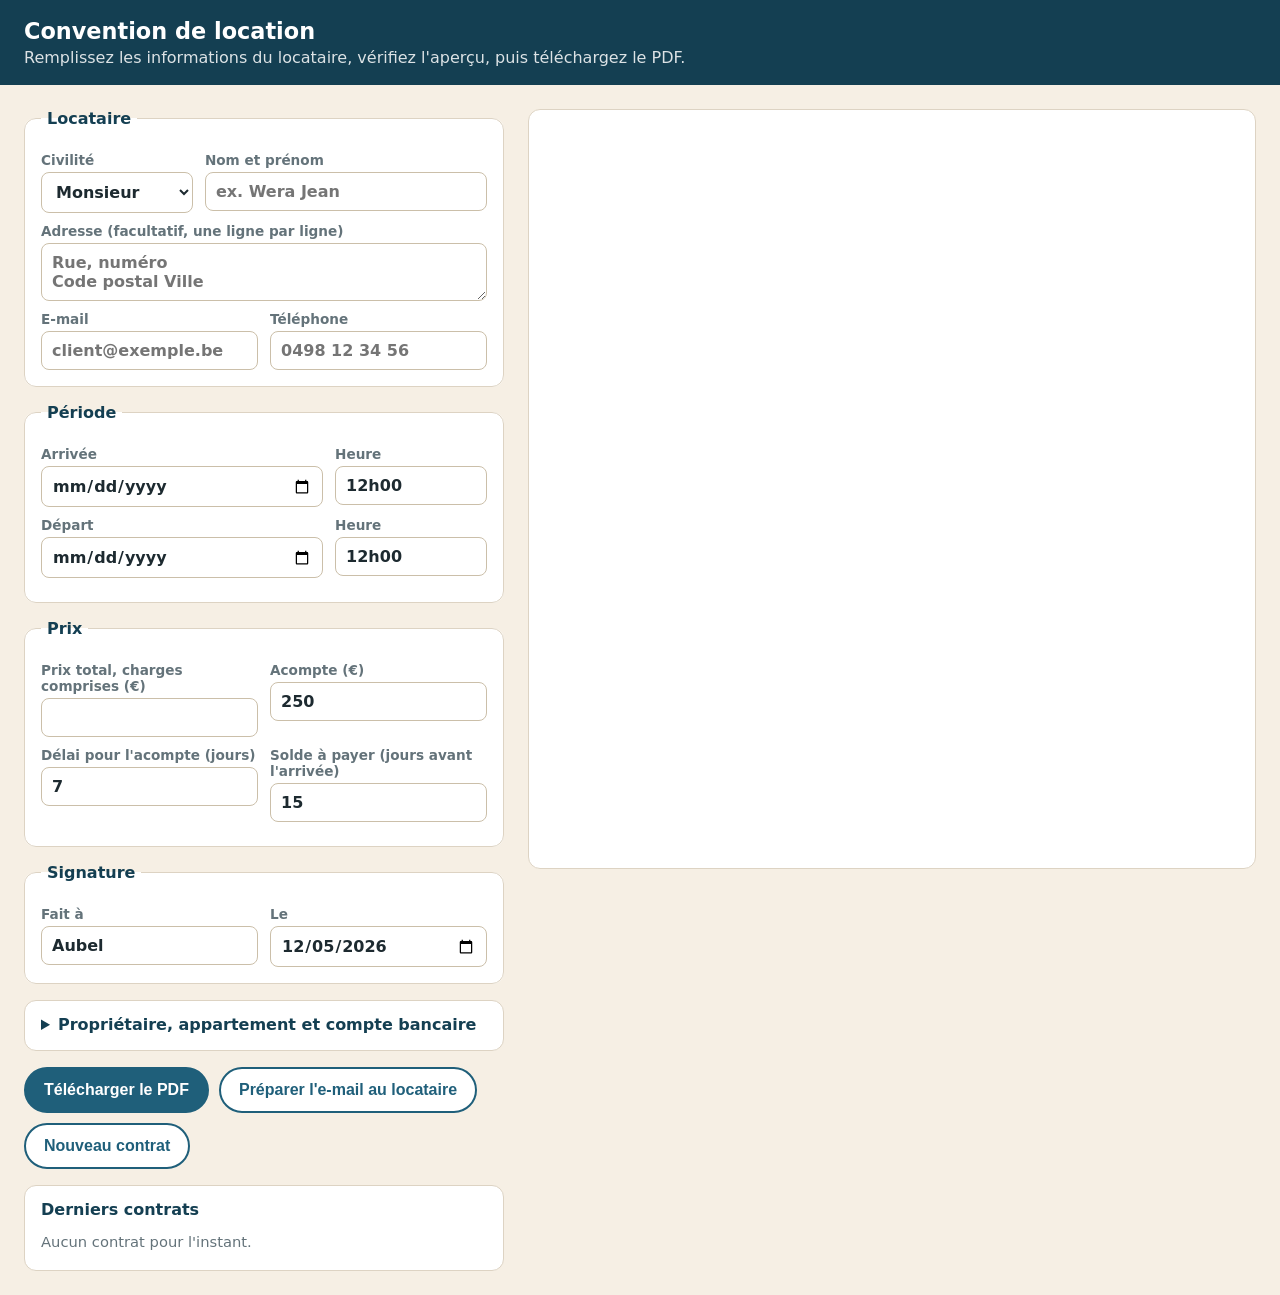
==== site/admin/index.html @ cee09ebe "Site de l'appartement Las Palmas à Coxyde et générateur de conventions PDF Site statique public, pag" ====
<!doctype html>
<html lang="fr">
<head>
  <meta charset="utf-8">
  <meta name="viewport" content="width=device-width, initial-scale=1">
  <meta name="robots" content="noindex, nofollow">
  <title>Contrats de location | Administration</title>
  <link rel="stylesheet" href="admin.css">
</head>
<body>
<header class="top">
  <h1>Convention de location</h1>
  <p>Remplissez les informations du locataire, vérifiez l'aperçu, puis téléchargez le PDF.</p>
</header>

<main class="layout">
  <form id="form" autocomplete="off">

    <fieldset>
      <legend>Locataire</legend>
      <div class="row">
        <label class="w-35">Civilité
          <select name="civilite">
            <option>Monsieur</option>
            <option>Madame</option>
            <option>Monsieur et Madame</option>
            <option value="">(aucune)</option>
          </select>
        </label>
        <label class="w-65">Nom et prénom
          <input name="nom" placeholder="ex. Wera Jean" required>
        </label>
      </div>
      <label>Adresse (facultatif, une ligne par ligne)
        <textarea name="adresse" rows="2" placeholder="Rue, numéro&#10;Code postal Ville"></textarea>
      </label>
      <div class="row">
        <label class="w-50">E-mail
          <input name="email" type="email" placeholder="client@exemple.be">
        </label>
        <label class="w-50">Téléphone
          <input name="tel" placeholder="0498 12 34 56">
        </label>
      </div>
    </fieldset>

    <fieldset>
      <legend>Période</legend>
      <div class="row">
        <label class="w-65">Arrivée
          <input name="debut" type="date" required>
        </label>
        <label class="w-35">Heure
          <input name="heureDebut" value="12h00">
        </label>
      </div>
      <div class="row">
        <label class="w-65">Départ
          <input name="fin" type="date" required>
        </label>
        <label class="w-35">Heure
          <input name="heureFin" value="12h00">
        </label>
      </div>
      <p class="hint" id="nuits"></p>
    </fieldset>

    <fieldset>
      <legend>Prix</legend>
      <div class="row">
        <label class="w-50">Prix total, charges comprises (€)
          <input name="prix" type="number" min="0" step="1" required>
        </label>
        <label class="w-50">Acompte (€)
          <input name="acompte" type="number" min="0" step="1" value="250">
        </label>
      </div>
      <div class="row">
        <label class="w-50">Délai pour l'acompte (jours)
          <input name="delaiAcompte" type="number" min="1" value="7">
        </label>
        <label class="w-50">Solde à payer (jours avant l'arrivée)
          <input name="delaiSolde" type="number" min="1" value="15">
        </label>
      </div>
      <p class="hint" id="solde"></p>
    </fieldset>

    <fieldset>
      <legend>Signature</legend>
      <div class="row">
        <label class="w-50">Fait à
          <input name="lieu" value="Aubel">
        </label>
        <label class="w-50">Le
          <input name="dateDoc" type="date">
        </label>
      </div>
    </fieldset>

    <details>
      <summary>Propriétaire, appartement et compte bancaire</summary>
      <p class="hint">Ces informations sont mémorisées dans ce navigateur. Elles changent rarement.</p>
      <label>Propriétaire
        <input name="proprietaire" data-persist>
      </label>
      <label>Adresse du propriétaire
        <textarea name="proprioAdresse" rows="2" data-persist></textarea>
      </label>
      <div class="row">
        <label class="w-50">Téléphone
          <input name="proprioTel" data-persist>
        </label>
        <label class="w-50">E-mail
          <input name="proprioEmail" data-persist>
        </label>
      </div>
      <label>Appartement (une ligne par ligne)
        <textarea name="logement" rows="4" data-persist></textarea>
      </label>
      <div class="row">
        <label class="w-65">IBAN
          <input name="iban" data-persist>
        </label>
        <label class="w-35">BIC
          <input name="bic" data-persist>
        </label>
      </div>
      <button type="button" class="link" id="resetProprio">Remettre les valeurs d'origine</button>
    </details>

    <div class="actions">
      <button type="button" class="btn" id="download">Télécharger le PDF</button>
      <button type="button" class="btn btn-ghost" id="mail">Préparer l'e-mail au locataire</button>
      <button type="button" class="btn btn-ghost" id="clear">Nouveau contrat</button>
    </div>
    <p class="hint" id="mailHint" hidden>Votre messagerie s'ouvre avec le texte prêt. N'oubliez pas de joindre le PDF que vous venez de télécharger.</p>

    <section class="history">
      <h2>Derniers contrats</h2>
      <ul id="history"><li class="hint">Aucun contrat pour l'instant.</li></ul>
    </section>
  </form>

  <section class="preview">
    <iframe id="preview" title="Aperçu du contrat"></iframe>
  </section>
</main>

<script src="../vendor/jspdf.umd.min.js"></script>
<script src="contrat.js"></script>
<script src="admin.js"></script>
</body>
</html>
---- site/admin/admin.css ----
:root {
  --sea: #1f5f7a;
  --sea-dark: #143f52;
  --sand: #f6efe4;
  --line: #ddd3c3;
  --ink: #1d2a30;
  --muted: #64737a;
}
* { box-sizing: border-box; }
body { margin: 0; font-family: system-ui, -apple-system, "Segoe UI", Roboto, sans-serif; color: var(--ink); background: var(--sand); font-size: 16px; }
.top { background: var(--sea-dark); color: #fff; padding: 18px 24px; }
.top h1 { margin: 0 0 4px; font-size: 1.4rem; }
.top p { margin: 0; opacity: .85; }

.layout { display: grid; grid-template-columns: minmax(340px, 480px) 1fr; gap: 24px; padding: 24px; align-items: start; }
form { display: flex; flex-direction: column; gap: 16px; }
fieldset, details { background: #fff; border: 1px solid var(--line); border-radius: 12px; padding: 14px 16px 16px; margin: 0; }
legend { font-weight: 700; color: var(--sea-dark); padding: 0 6px; }
summary { font-weight: 700; color: var(--sea-dark); cursor: pointer; }
label { display: block; font-size: .85rem; font-weight: 600; color: var(--muted); margin-top: 10px; }
input, select, textarea {
  display: block; width: 100%; margin-top: 4px; padding: 9px 10px; font: inherit; font-size: 1rem; color: var(--ink);
  border: 1px solid #cbbfa9; border-radius: 8px; background: #fff;
}
input:focus, select:focus, textarea:focus { outline: 2px solid var(--sea); border-color: var(--sea); }
textarea { resize: vertical; }
.row { display: flex; gap: 12px; }
.w-35 { flex: 35; } .w-50 { flex: 50; } .w-65 { flex: 65; }
.hint { font-size: .85rem; color: var(--muted); margin: 8px 0 0; }

.actions { display: flex; flex-wrap: wrap; gap: 10px; }
.btn { padding: 12px 18px; border-radius: 999px; border: 2px solid var(--sea); background: var(--sea); color: #fff; font-weight: 700; font-size: 1rem; cursor: pointer; }
.btn:hover { background: var(--sea-dark); border-color: var(--sea-dark); }
.btn-ghost { background: #fff; color: var(--sea); }
.btn-ghost:hover { color: #fff; }
.link { background: none; border: 0; color: var(--sea); text-decoration: underline; cursor: pointer; padding: 0; margin-top: 12px; font: inherit; font-size: .9rem; }

.history { background: #fff; border: 1px solid var(--line); border-radius: 12px; padding: 14px 16px; }
.history h2 { font-size: 1rem; margin: 0 0 8px; color: var(--sea-dark); }
.history ul { list-style: none; margin: 0; padding: 0; }
.history li { display: flex; justify-content: space-between; gap: 8px; align-items: center; padding: 6px 0; border-top: 1px solid #f0e9dd; font-size: .92rem; }
.history li:first-child { border-top: 0; }
.history button { background: none; border: 0; color: var(--sea); cursor: pointer; text-decoration: underline; font: inherit; }

.preview { position: sticky; top: 24px; }
.preview iframe { width: 100%; height: calc(100vh - 140px); min-height: 600px; border: 1px solid var(--line); border-radius: 12px; background: #fff; }

@media (max-width: 900px) {
  .layout { grid-template-columns: 1fr; padding: 14px; }
  .preview { position: static; }
  .preview iframe { height: 75vh; }
}
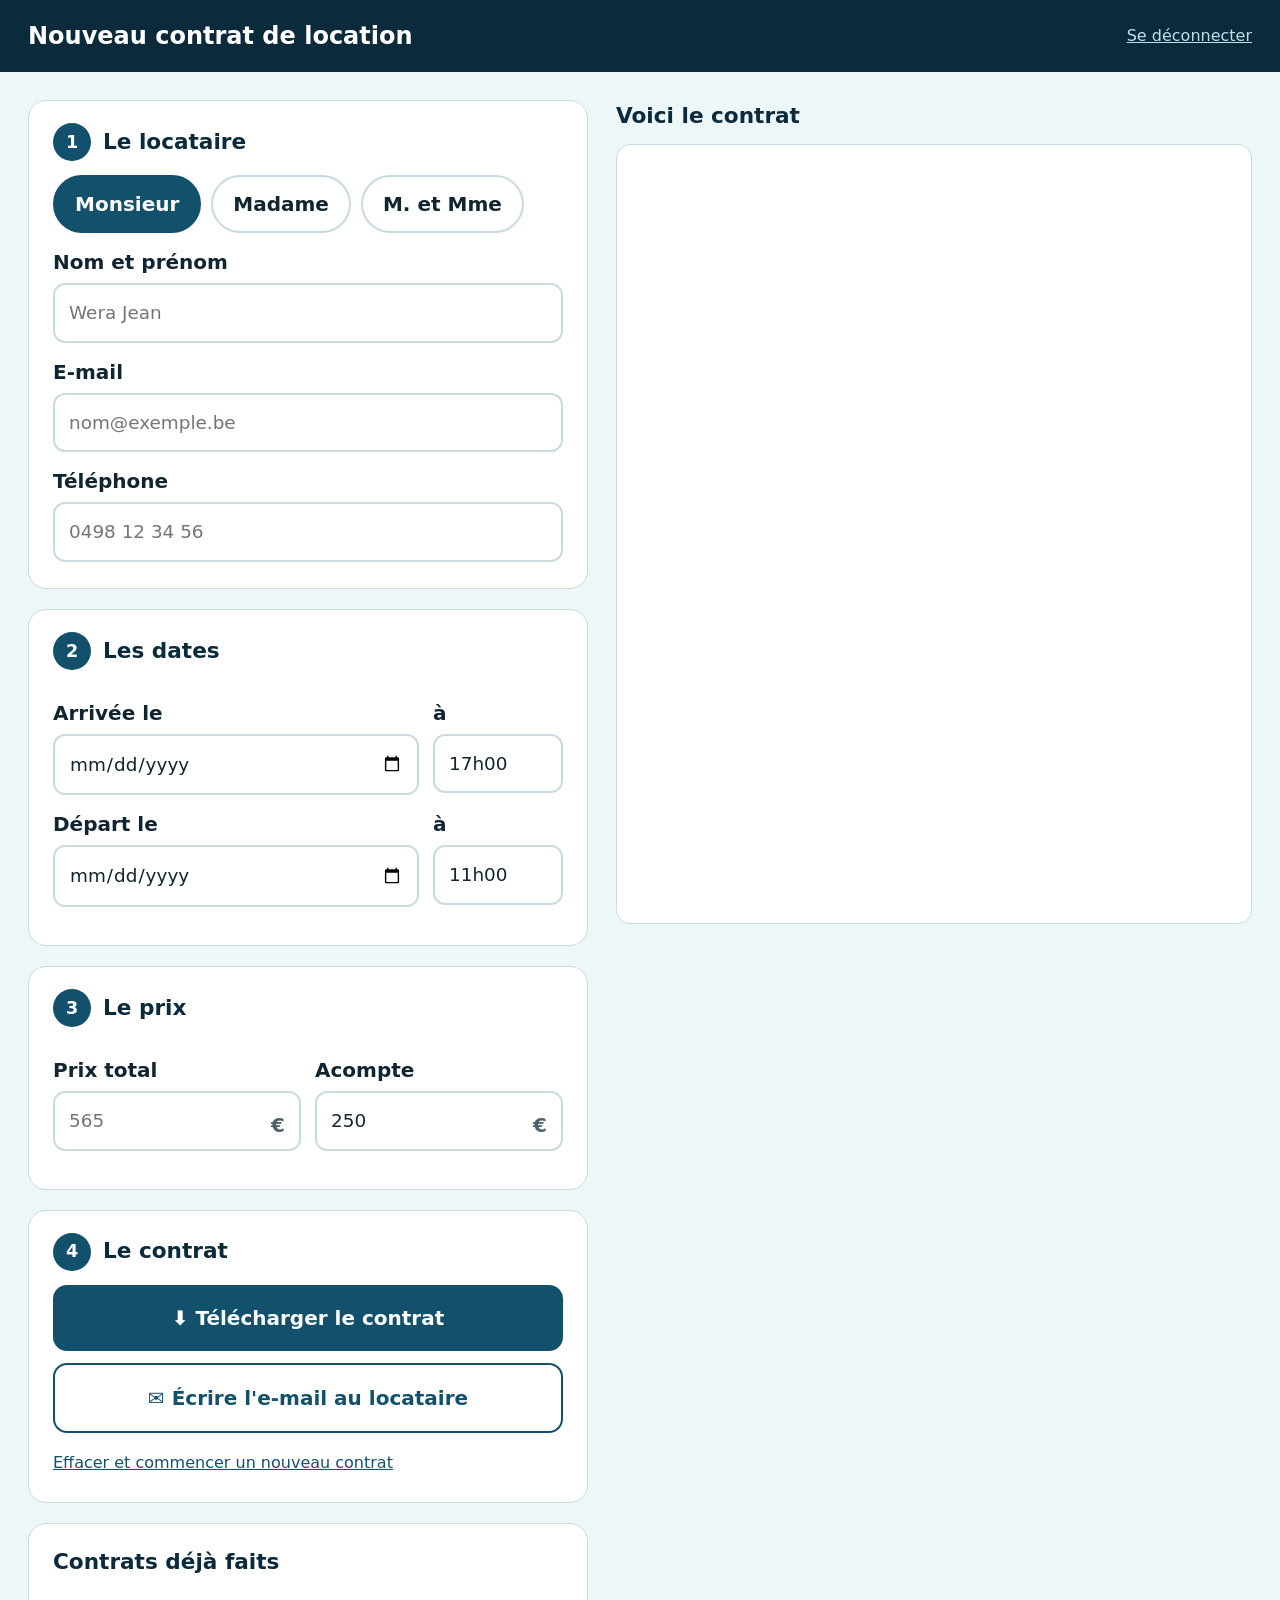
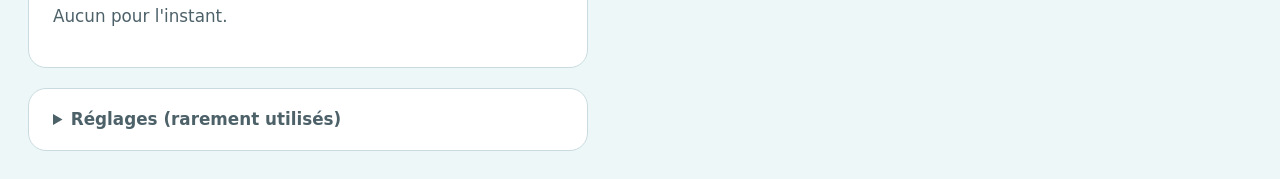
==== commit e6c90fd9: "Admin plus simple : mot de passe seul et formulaire en 4 étapes - Connexion par une page avec un seu" ====
--- a/site/admin/index.html
+++ b/site/admin/index.html
@@ -4,145 +4,138 @@
   <meta charset="utf-8">
   <meta name="viewport" content="width=device-width, initial-scale=1">
   <meta name="robots" content="noindex, nofollow">
-  <title>Contrats de location | Administration</title>
+  <title>Nouveau contrat | Las Palmas</title>
   <link rel="stylesheet" href="admin.css">
 </head>
 <body>
 <header class="top">
-  <h1>Convention de location</h1>
-  <p>Remplissez les informations du locataire, vérifiez l'aperçu, puis téléchargez le PDF.</p>
+  <h1>Nouveau contrat de location</h1>
+  <a href="#" id="logout" class="logout">Se déconnecter</a>
 </header>
 
 <main class="layout">
-  <form id="form" autocomplete="off">
+  <form id="form" autocomplete="off" novalidate>
 
-    <fieldset>
-      <legend>Locataire</legend>
+    <section class="step">
+      <h2><span>1</span> Le locataire</h2>
+      <div class="choices" role="radiogroup" aria-label="Civilité">
+        <label><input type="radio" name="civilite" value="Monsieur" checked><span>Monsieur</span></label>
+        <label><input type="radio" name="civilite" value="Madame"><span>Madame</span></label>
+        <label><input type="radio" name="civilite" value="Monsieur et Madame"><span>M. et Mme</span></label>
+      </div>
+      <label>Nom et prénom
+        <input name="nom" placeholder="Wera Jean">
+      </label>
+      <label>E-mail
+        <input name="email" type="email" inputmode="email" placeholder="nom@exemple.be">
+      </label>
+      <label>Téléphone
+        <input name="tel" type="tel" placeholder="0498 12 34 56">
+      </label>
+    </section>
+
+    <section class="step">
+      <h2><span>2</span> Les dates</h2>
       <div class="row">
-        <label class="w-35">Civilité
-          <select name="civilite">
-            <option>Monsieur</option>
-            <option>Madame</option>
-            <option>Monsieur et Madame</option>
-            <option value="">(aucune)</option>
-          </select>
+        <label class="grow">Arrivée le
+          <input name="debut" type="date">
         </label>
-        <label class="w-65">Nom et prénom
-          <input name="nom" placeholder="ex. Wera Jean" required>
-        </label>
-      </div>
-      <label>Adresse (facultatif, une ligne par ligne)
-        <textarea name="adresse" rows="2" placeholder="Rue, numéro&#10;Code postal Ville"></textarea>
-      </label>
-      <div class="row">
-        <label class="w-50">E-mail
-          <input name="email" type="email" placeholder="client@exemple.be">
-        </label>
-        <label class="w-50">Téléphone
-          <input name="tel" placeholder="0498 12 34 56">
-        </label>
-      </div>
-    </fieldset>
-
-    <fieldset>
-      <legend>Période</legend>
-      <div class="row">
-        <label class="w-65">Arrivée
-          <input name="debut" type="date" required>
-        </label>
-        <label class="w-35">Heure
-          <input name="heureDebut" value="12h00">
+        <label class="small">à
+          <input name="heureDebut" value="17h00">
         </label>
       </div>
       <div class="row">
-        <label class="w-65">Départ
-          <input name="fin" type="date" required>
+        <label class="grow">Départ le
+          <input name="fin" type="date">
         </label>
-        <label class="w-35">Heure
-          <input name="heureFin" value="12h00">
+        <label class="small">à
+          <input name="heureFin" value="11h00">
         </label>
       </div>
-      <p class="hint" id="nuits"></p>
-    </fieldset>
+      <p class="note" id="nuits"></p>
+    </section>
 
-    <fieldset>
-      <legend>Prix</legend>
+    <section class="step">
+      <h2><span>3</span> Le prix</h2>
       <div class="row">
-        <label class="w-50">Prix total, charges comprises (€)
-          <input name="prix" type="number" min="0" step="1" required>
+        <label class="grow">Prix total
+          <span class="euro"><input name="prix" type="number" inputmode="numeric" min="0" step="1" placeholder="565"></span>
         </label>
-        <label class="w-50">Acompte (€)
-          <input name="acompte" type="number" min="0" step="1" value="250">
+        <label class="grow">Acompte
+          <span class="euro"><input name="acompte" type="number" inputmode="numeric" min="0" step="1" value="250"></span>
         </label>
       </div>
-      <div class="row">
-        <label class="w-50">Délai pour l'acompte (jours)
-          <input name="delaiAcompte" type="number" min="1" value="7">
+      <p class="note" id="solde"></p>
+    </section>
+
+    <section class="step final">
+      <h2><span>4</span> Le contrat</h2>
+      <div class="message" id="message" hidden></div>
+      <button type="button" class="btn" id="download">⬇️ Télécharger le contrat</button>
+      <button type="button" class="btn btn-second" id="mail">✉️ Écrire l'e-mail au locataire</button>
+      <p class="note" id="mailHint" hidden>Votre messagerie va s'ouvrir avec le message déjà écrit. Ajoutez en pièce jointe le contrat que vous venez de télécharger (il se trouve dans « Téléchargements »).</p>
+      <button type="button" class="link" id="clear">Effacer et commencer un nouveau contrat</button>
+    </section>
+
+    <section class="step history">
+      <h2>Contrats déjà faits</h2>
+      <ul id="history"><li class="note">Aucun pour l'instant.</li></ul>
+    </section>
+
+    <details class="settings">
+      <summary>Réglages (rarement utilisés)</summary>
+      <div class="settings-body">
+        <label>Adresse du locataire (facultatif)
+          <textarea name="adresse" rows="2"></textarea>
         </label>
-        <label class="w-50">Solde à payer (jours avant l'arrivée)
-          <input name="delaiSolde" type="number" min="1" value="15">
+        <div class="row">
+          <label class="grow">Jours pour payer l'acompte
+            <input name="delaiAcompte" type="number" min="1" value="7">
+          </label>
+          <label class="grow">Solde : jours avant l'arrivée
+            <input name="delaiSolde" type="number" min="1" value="15">
+          </label>
+        </div>
+        <div class="row">
+          <label class="grow">Contrat fait à
+            <input name="lieu" value="Aubel">
+          </label>
+          <label class="grow">Le
+            <input name="dateDoc" type="date">
+          </label>
+        </div>
+        <label>Propriétaire
+          <input name="proprietaire">
         </label>
+        <label>Adresse du propriétaire
+          <textarea name="proprioAdresse" rows="2"></textarea>
+        </label>
+        <div class="row">
+          <label class="grow">Téléphone
+            <input name="proprioTel">
+          </label>
+          <label class="grow">E-mail
+            <input name="proprioEmail">
+          </label>
+        </div>
+        <label>Appartement
+          <textarea name="logement" rows="4"></textarea>
+        </label>
+        <div class="row">
+          <label class="grow">IBAN
+            <input name="iban">
+          </label>
+          <label class="small">BIC
+            <input name="bic">
+          </label>
+        </div>
+        <button type="button" class="link" id="resetProprio">Remettre les valeurs d'origine</button>
       </div>
-      <p class="hint" id="solde"></p>
-    </fieldset>
-
-    <fieldset>
-      <legend>Signature</legend>
-      <div class="row">
-        <label class="w-50">Fait à
-          <input name="lieu" value="Aubel">
-        </label>
-        <label class="w-50">Le
-          <input name="dateDoc" type="date">
-        </label>
-      </div>
-    </fieldset>
-
-    <details>
-      <summary>Propriétaire, appartement et compte bancaire</summary>
-      <p class="hint">Ces informations sont mémorisées dans ce navigateur. Elles changent rarement.</p>
-      <label>Propriétaire
-        <input name="proprietaire" data-persist>
-      </label>
-      <label>Adresse du propriétaire
-        <textarea name="proprioAdresse" rows="2" data-persist></textarea>
-      </label>
-      <div class="row">
-        <label class="w-50">Téléphone
-          <input name="proprioTel" data-persist>
-        </label>
-        <label class="w-50">E-mail
-          <input name="proprioEmail" data-persist>
-        </label>
-      </div>
-      <label>Appartement (une ligne par ligne)
-        <textarea name="logement" rows="4" data-persist></textarea>
-      </label>
-      <div class="row">
-        <label class="w-65">IBAN
-          <input name="iban" data-persist>
-        </label>
-        <label class="w-35">BIC
-          <input name="bic" data-persist>
-        </label>
-      </div>
-      <button type="button" class="link" id="resetProprio">Remettre les valeurs d'origine</button>
     </details>
-
-    <div class="actions">
-      <button type="button" class="btn" id="download">Télécharger le PDF</button>
-      <button type="button" class="btn btn-ghost" id="mail">Préparer l'e-mail au locataire</button>
-      <button type="button" class="btn btn-ghost" id="clear">Nouveau contrat</button>
-    </div>
-    <p class="hint" id="mailHint" hidden>Votre messagerie s'ouvre avec le texte prêt. N'oubliez pas de joindre le PDF que vous venez de télécharger.</p>
-
-    <section class="history">
-      <h2>Derniers contrats</h2>
-      <ul id="history"><li class="hint">Aucun contrat pour l'instant.</li></ul>
-    </section>
   </form>
 
   <section class="preview">
+    <h2>Voici le contrat</h2>
     <iframe id="preview" title="Aperçu du contrat"></iframe>
   </section>
 </main>
--- a/site/admin/admin.css
+++ b/site/admin/admin.css
@@ -1,52 +1,84 @@
 :root {
-  --sea: #1f5f7a;
-  --sea-dark: #143f52;
-  --sand: #f6efe4;
-  --line: #ddd3c3;
-  --ink: #1d2a30;
-  --muted: #64737a;
+  --deep: #0b2a3c;
+  --ocean: #12506b;
+  --foam: #eef7f8;
+  --line: #c9dbe0;
+  --ink: #102530;
+  --muted: #4d6169;
+  --ok: #1f7a4d;
+  --err: #a12a1c;
 }
 * { box-sizing: border-box; }
-body { margin: 0; font-family: system-ui, -apple-system, "Segoe UI", Roboto, sans-serif; color: var(--ink); background: var(--sand); font-size: 16px; }
-.top { background: var(--sea-dark); color: #fff; padding: 18px 24px; }
-.top h1 { margin: 0 0 4px; font-size: 1.4rem; }
-.top p { margin: 0; opacity: .85; }
+body { margin: 0; font-family: system-ui, -apple-system, "Segoe UI", Roboto, sans-serif; color: var(--ink); background: var(--foam); font-size: 20px; line-height: 1.5; }
 
-.layout { display: grid; grid-template-columns: minmax(340px, 480px) 1fr; gap: 24px; padding: 24px; align-items: start; }
-form { display: flex; flex-direction: column; gap: 16px; }
-fieldset, details { background: #fff; border: 1px solid var(--line); border-radius: 12px; padding: 14px 16px 16px; margin: 0; }
-legend { font-weight: 700; color: var(--sea-dark); padding: 0 6px; }
-summary { font-weight: 700; color: var(--sea-dark); cursor: pointer; }
-label { display: block; font-size: .85rem; font-weight: 600; color: var(--muted); margin-top: 10px; }
-input, select, textarea {
-  display: block; width: 100%; margin-top: 4px; padding: 9px 10px; font: inherit; font-size: 1rem; color: var(--ink);
-  border: 1px solid #cbbfa9; border-radius: 8px; background: #fff;
+.top { background: var(--deep); color: #fff; padding: 18px 28px; display: flex; justify-content: space-between; align-items: center; gap: 16px; }
+.top h1 { margin: 0; font-size: 1.5rem; }
+.logout { color: #bfe0e8; font-size: 1rem; }
+
+.layout { display: grid; grid-template-columns: minmax(360px, 560px) 1fr; gap: 28px; padding: 28px; align-items: start; }
+form { display: flex; flex-direction: column; gap: 20px; }
+
+.step { background: #fff; border-radius: 18px; padding: 22px 24px 26px; border: 1px solid var(--line); }
+.step h2 { display: flex; align-items: center; gap: 12px; margin: 0 0 14px; font-size: 1.35rem; color: var(--deep); }
+.step h2 span { display: inline-flex; align-items: center; justify-content: center; width: 38px; height: 38px; border-radius: 50%; background: var(--ocean); color: #fff; font-size: 1.1rem; flex: none; }
+
+label { display: block; font-weight: 600; margin-top: 14px; }
+input, textarea {
+  display: block; width: 100%; margin-top: 6px; padding: 14px 14px; font: inherit; font-weight: 400; font-size: 1.15rem; color: var(--ink);
+  border: 2px solid var(--line); border-radius: 12px; background: #fff;
 }
-input:focus, select:focus, textarea:focus { outline: 2px solid var(--sea); border-color: var(--sea); }
+input:focus, textarea:focus { outline: none; border-color: var(--ocean); box-shadow: 0 0 0 4px rgba(18,80,107,.15); }
+input.invalid { border-color: var(--err); background: #fff6f5; }
 textarea { resize: vertical; }
-.row { display: flex; gap: 12px; }
-.w-35 { flex: 35; } .w-50 { flex: 50; } .w-65 { flex: 65; }
-.hint { font-size: .85rem; color: var(--muted); margin: 8px 0 0; }
+.row { display: flex; gap: 14px; }
+.grow { flex: 1; }
+.small { width: 130px; flex: none; }
+.euro { position: relative; display: block; }
+.euro::after { content: "€"; position: absolute; right: 16px; top: 50%; transform: translateY(-38%); color: var(--muted); font-weight: 600; }
+.euro input { padding-right: 40px; }
 
-.actions { display: flex; flex-wrap: wrap; gap: 10px; }
-.btn { padding: 12px 18px; border-radius: 999px; border: 2px solid var(--sea); background: var(--sea); color: #fff; font-weight: 700; font-size: 1rem; cursor: pointer; }
-.btn:hover { background: var(--sea-dark); border-color: var(--sea-dark); }
-.btn-ghost { background: #fff; color: var(--sea); }
-.btn-ghost:hover { color: #fff; }
-.link { background: none; border: 0; color: var(--sea); text-decoration: underline; cursor: pointer; padding: 0; margin-top: 12px; font: inherit; font-size: .9rem; }
+.choices { display: flex; gap: 10px; flex-wrap: wrap; }
+.choices label { margin: 0; }
+.choices input { position: absolute; opacity: 0; pointer-events: none; }
+.choices span { display: inline-block; padding: 12px 20px; border: 2px solid var(--line); border-radius: 999px; cursor: pointer; font-weight: 600; }
+.choices input:checked + span { background: var(--ocean); border-color: var(--ocean); color: #fff; }
+.choices input:focus-visible + span { box-shadow: 0 0 0 4px rgba(18,80,107,.25); }
 
-.history { background: #fff; border: 1px solid var(--line); border-radius: 12px; padding: 14px 16px; }
-.history h2 { font-size: 1rem; margin: 0 0 8px; color: var(--sea-dark); }
+.note { margin: 12px 0 0; color: var(--muted); font-size: 1.05rem; }
+.note.strong { color: var(--ink); font-weight: 600; }
+
+.btn { display: block; width: 100%; padding: 18px; margin-top: 12px; border: 0; border-radius: 14px; background: var(--ocean); color: #fff; font: inherit; font-size: 1.25rem; font-weight: 700; cursor: pointer; }
+.btn:hover { background: var(--deep); }
+.btn-second { background: #fff; color: var(--ocean); border: 2px solid var(--ocean); }
+.btn-second:hover { background: var(--foam); }
+.link { background: none; border: 0; color: var(--ocean); text-decoration: underline; cursor: pointer; font: inherit; font-size: 1rem; padding: 0; margin-top: 18px; }
+
+.message { margin-bottom: 6px; padding: 14px 16px; border-radius: 12px; font-weight: 600; }
+.message.err { background: #fdecea; color: var(--err); }
+.message.ok { background: #e7f5ee; color: var(--ok); }
+
 .history ul { list-style: none; margin: 0; padding: 0; }
-.history li { display: flex; justify-content: space-between; gap: 8px; align-items: center; padding: 6px 0; border-top: 1px solid #f0e9dd; font-size: .92rem; }
+.history li { display: flex; justify-content: space-between; gap: 12px; align-items: center; padding: 12px 0; border-top: 1px solid #e6eef0; font-size: 1.05rem; }
 .history li:first-child { border-top: 0; }
-.history button { background: none; border: 0; color: var(--sea); cursor: pointer; text-decoration: underline; font: inherit; }
+.history button { background: var(--foam); border: 1px solid var(--line); border-radius: 10px; padding: 8px 14px; color: var(--ocean); font: inherit; font-size: 1rem; font-weight: 600; cursor: pointer; flex: none; }
 
-.preview { position: sticky; top: 24px; }
-.preview iframe { width: 100%; height: calc(100vh - 140px); min-height: 600px; border: 1px solid var(--line); border-radius: 12px; background: #fff; }
+.settings { background: #fff; border-radius: 18px; border: 1px solid var(--line); padding: 18px 24px; }
+.settings summary { cursor: pointer; font-weight: 600; color: var(--muted); font-size: 1.05rem; }
+.settings-body { padding-bottom: 8px; }
 
-@media (max-width: 900px) {
+.preview { position: sticky; top: 20px; }
+.preview h2 { margin: 0 0 12px; font-size: 1.35rem; color: var(--deep); }
+.preview iframe { width: 100%; height: calc(100vh - 120px); min-height: 640px; border: 1px solid var(--line); border-radius: 14px; background: #fff; }
+
+@media (max-width: 960px) {
+  body { font-size: 19px; }
   .layout { grid-template-columns: 1fr; padding: 14px; }
   .preview { position: static; }
-  .preview iframe { height: 75vh; }
+  .preview iframe { height: 80vh; min-height: 0; }
+  .top { padding: 14px 18px; }
+  .top h1 { font-size: 1.2rem; }
 }
+@media (max-width: 480px) {
+  .row { flex-direction: column; gap: 0; }
+  .small { width: auto; }
+}
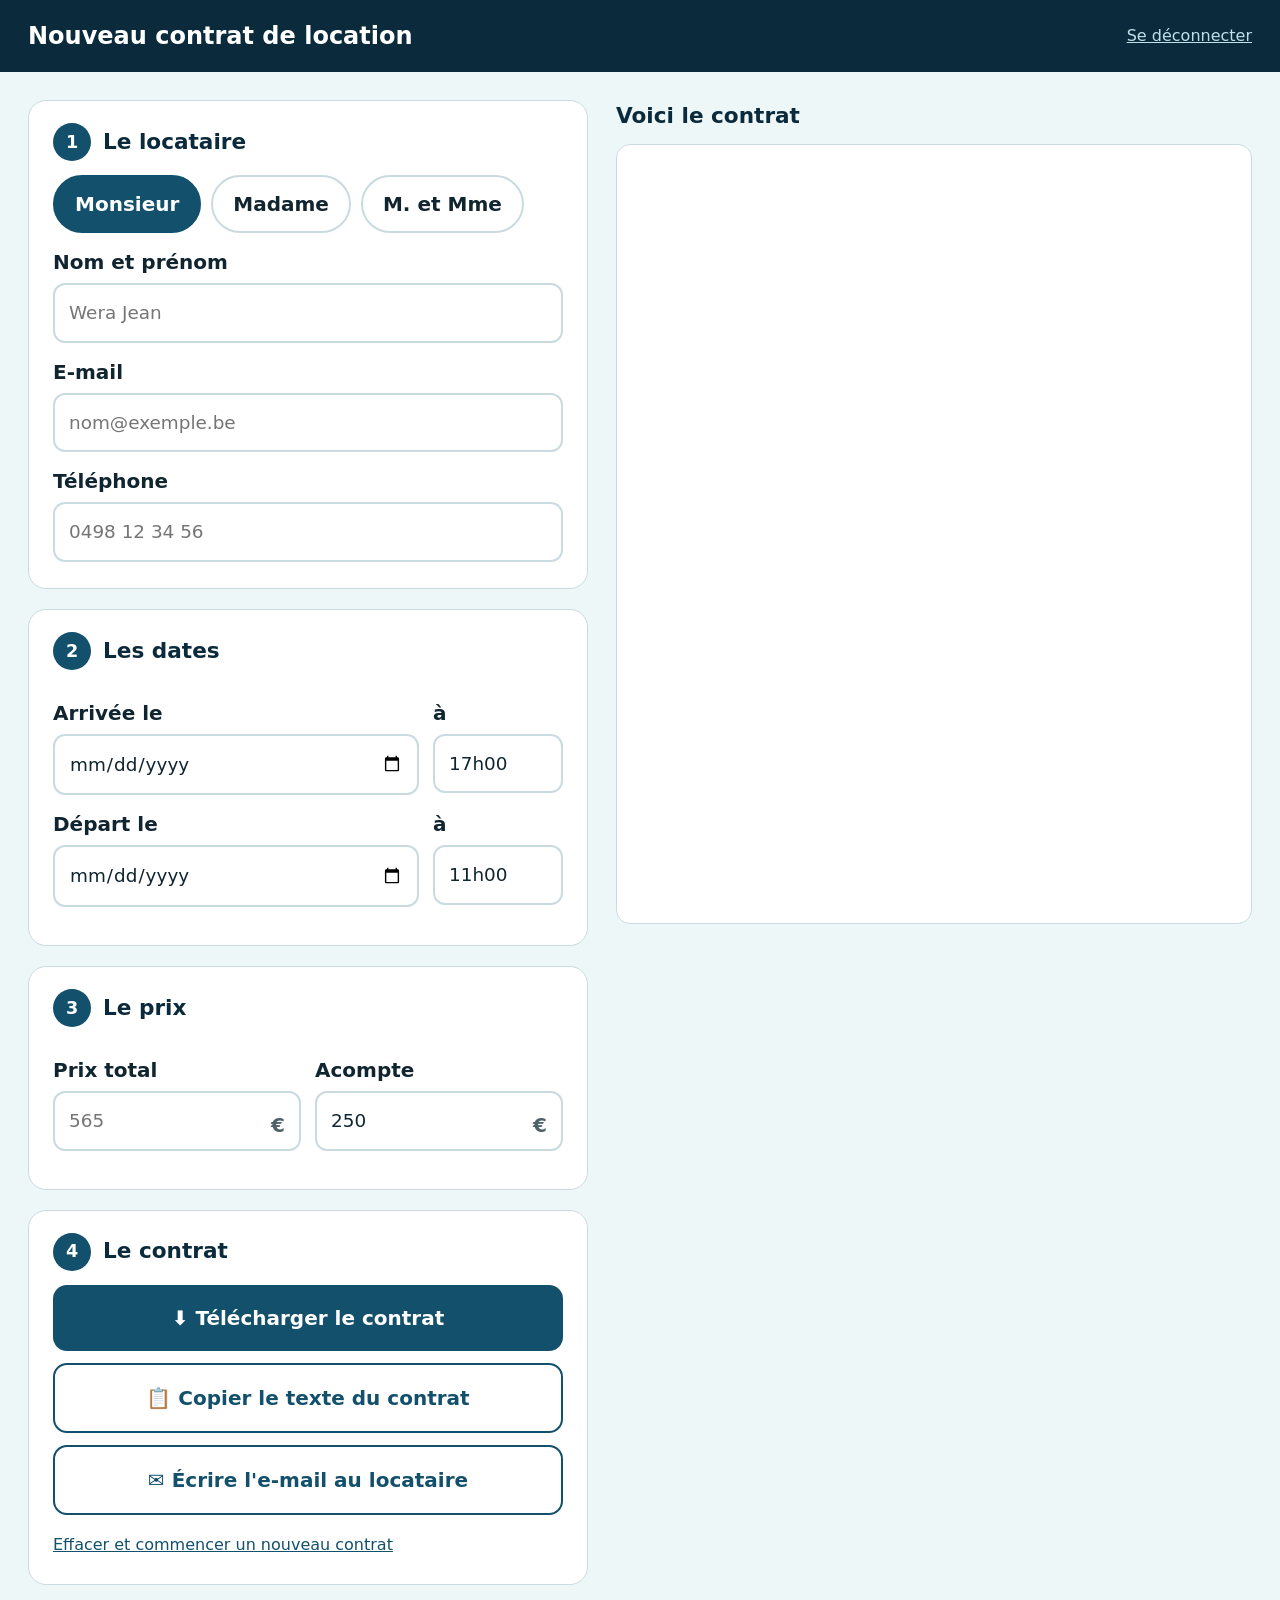
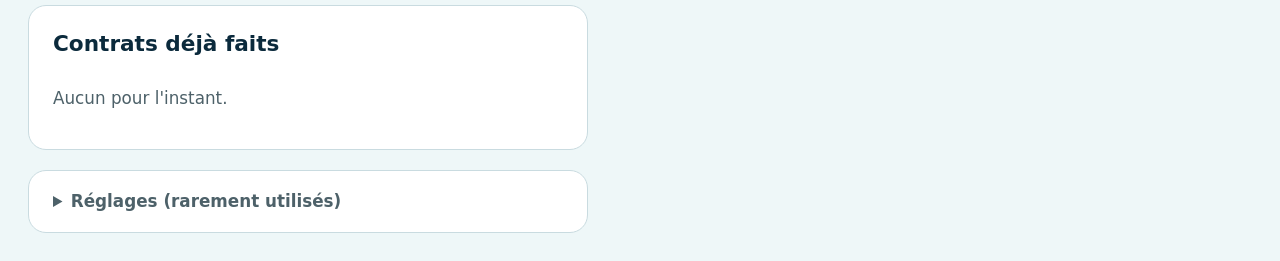
==== commit 17a903ec: "Admin : bouton pour copier le texte du contrat dans le presse-papier Copie le contrat en texte (et e" ====
--- a/site/admin/index.html
+++ b/site/admin/index.html
@@ -72,6 +72,7 @@
       <h2><span>4</span> Le contrat</h2>
       <div class="message" id="message" hidden></div>
       <button type="button" class="btn" id="download">⬇️ Télécharger le contrat</button>
+      <button type="button" class="btn btn-second" id="copy">📋 Copier le texte du contrat</button>
       <button type="button" class="btn btn-second" id="mail">✉️ Écrire l'e-mail au locataire</button>
       <p class="note" id="mailHint" hidden>Votre messagerie va s'ouvrir avec le message déjà écrit. Ajoutez en pièce jointe le contrat que vous venez de télécharger (il se trouve dans « Téléchargements »).</p>
       <button type="button" class="link" id="clear">Effacer et commencer un nouveau contrat</button>
